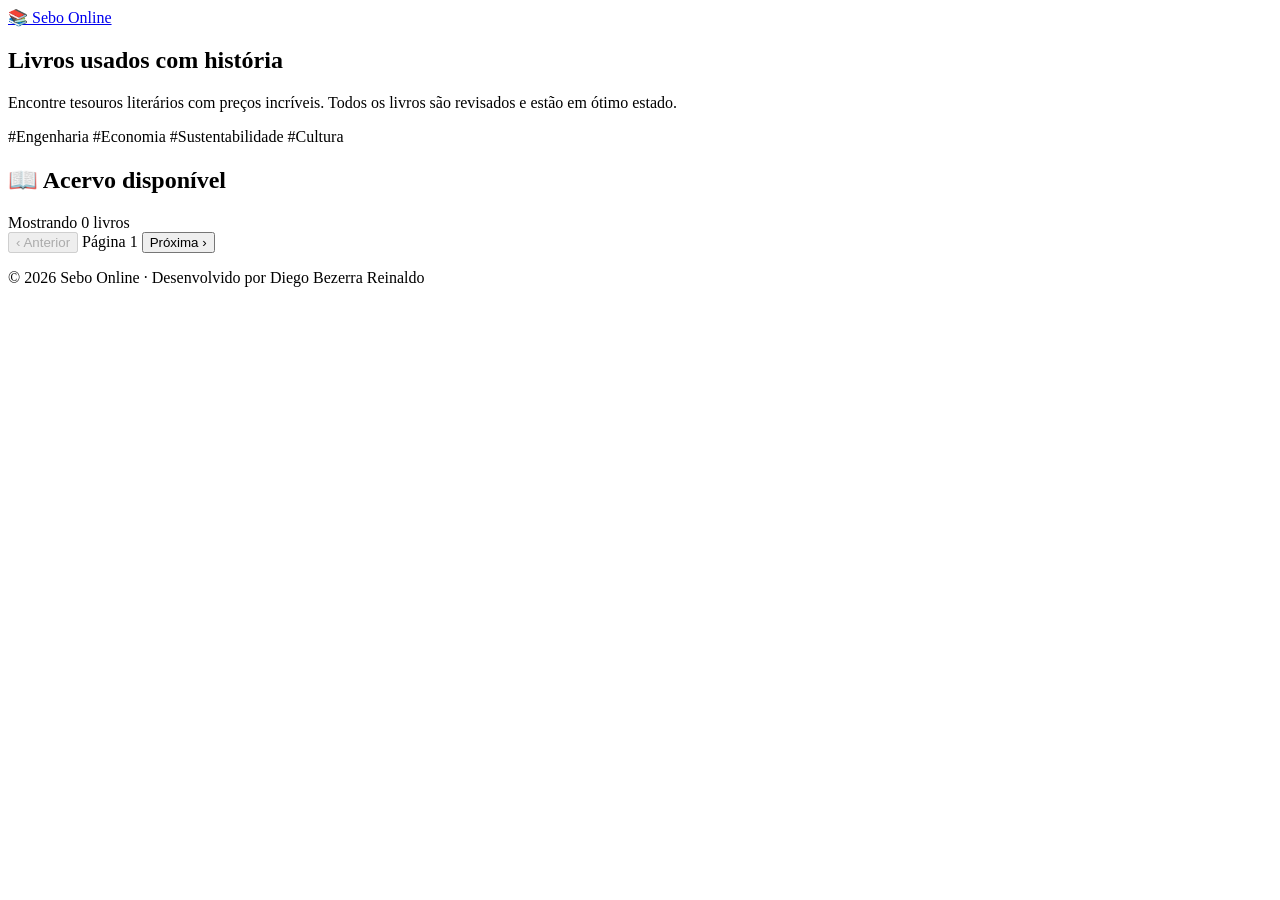
==== index.html @ b631ca98 "Add files via upload" ====
<!DOCTYPE html>
<html lang="pt-BR">
<head>
    <meta charset="UTF-8" />
    <meta name="viewport" content="width=device-width, initial-scale=1.0" />
    <title>📚 Sebo Online - Livros Usados</title>
    <link rel="stylesheet" href="css/style.css" />
</head>
<body>
    <!-- HEADER -->
    <header class="header">
        <div class="container header-inner">
            <a href="index.html" class="logo">
                <span>📚</span> Sebo Online
            </a>
        </div>
    </header>

    <!-- HERO / BANNER -->
    <section class="hero">
        <div class="container hero-content">
            <div class="hero-text">
                <h1>Livros usados com <span class="highlight">história</span></h1>
                <p>Encontre tesouros literários com preços incríveis. Todos os livros são revisados e estão em ótimo estado.</p>
                <div class="hero-tags">
                    <span>#Engenharia</span>
                    <span>#Economia</span>
                    <span>#Sustentabilidade</span>
                    <span>#Cultura</span>
                </div>
            </div>
        </div>
    </section>

    <!-- BOOK GRID -->
    <section class="book-grid-section">
        <div class="container">
            <div class="section-header">
                <h2>📖 Acervo disponível</h2>
                <span class="results-count">Mostrando <span id="bookCount">0</span> livros</span>
            </div>

            <div class="book-grid" id="bookGrid">
                <!-- Livros serão inseridos via JavaScript -->
            </div>

            <!-- Paginação Simples -->
            <div class="pagination" id="pagination">
                <button class="page-btn" id="prevPage" disabled>‹ Anterior</button>
                <span class="page-info" id="pageInfo">Página 1</span>
                <button class="page-btn" id="nextPage">Próxima ›</button>
            </div>
        </div>
    </section>

    <!-- FOOTER -->
    <footer class="footer">
        <div class="footer-bottom">
            <p>© 2026 Sebo Online · Desenvolvido por Diego Bezerra Reinaldo</p>
        </div>
    </footer>

    <script src="js/main.js"></script>
</body>
</html>
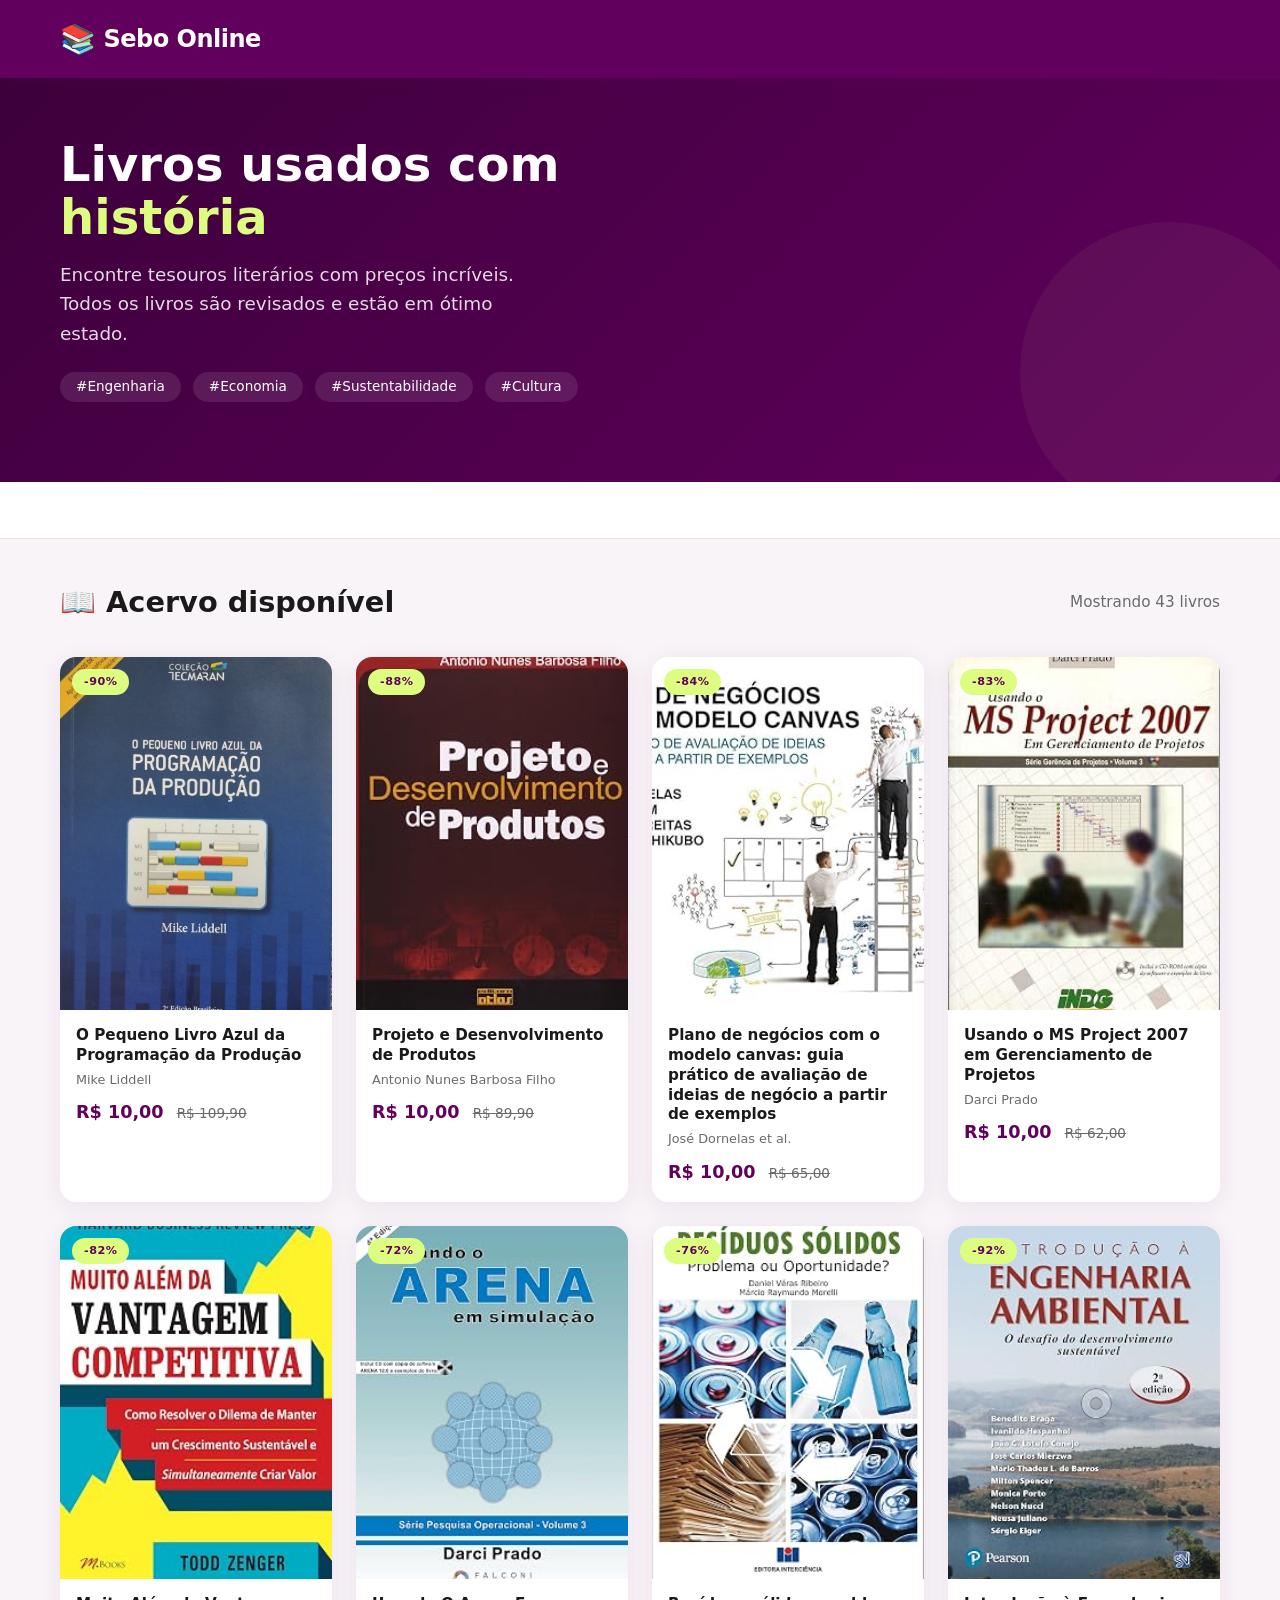
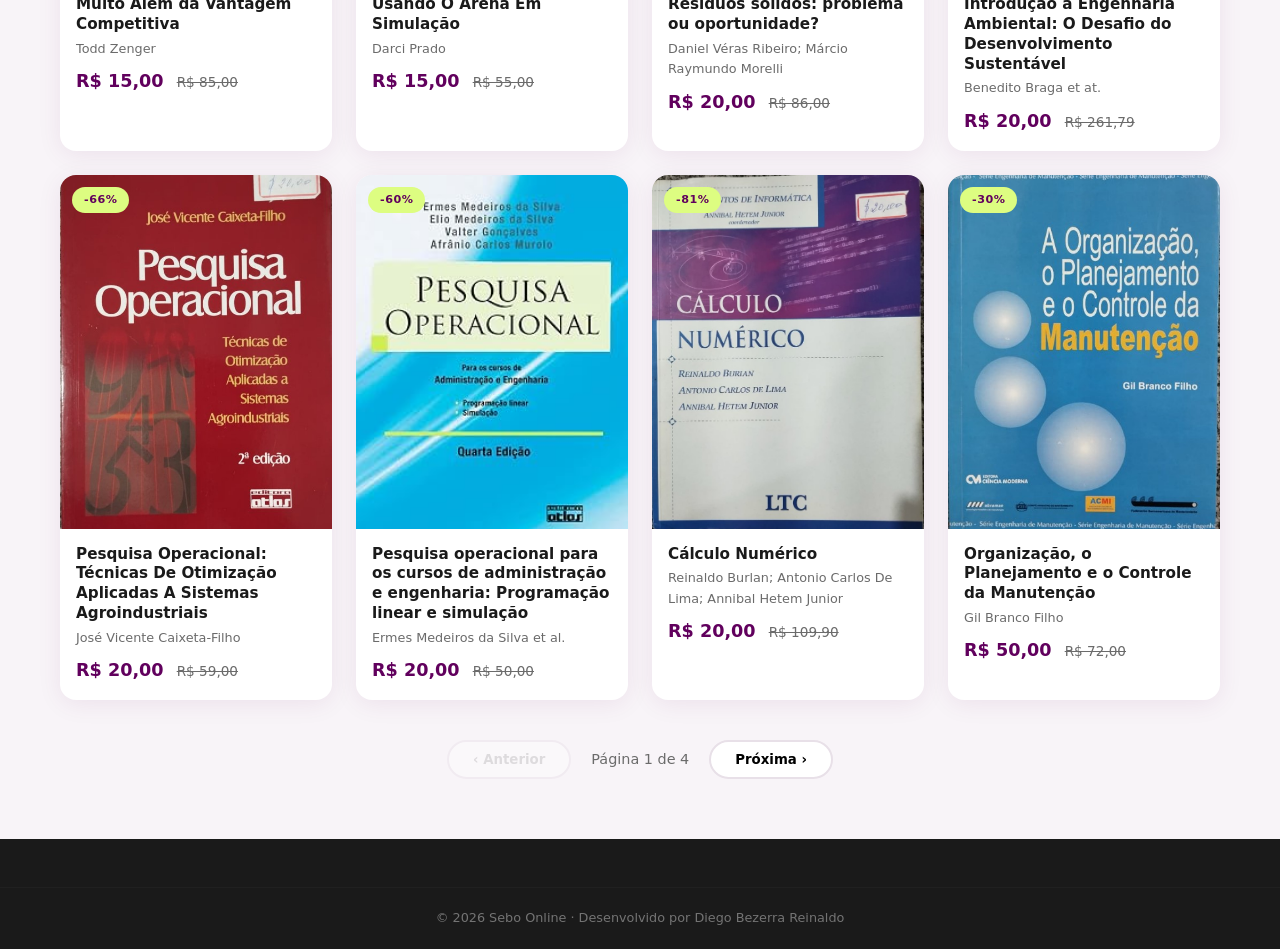
==== commit 993c9954: "Update index.html" ====
--- a/index.html
+++ b/index.html
@@ -1,11 +1,13 @@
 <!DOCTYPE html>
 <html lang="pt-BR">
+
 <head>
     <meta charset="UTF-8" />
     <meta name="viewport" content="width=device-width, initial-scale=1.0" />
     <title>📚 Sebo Online - Livros Usados</title>
     <link rel="stylesheet" href="css/style.css" />
 </head>
+
 <body>
     <!-- HEADER -->
     <header class="header">
@@ -21,7 +23,8 @@
         <div class="container hero-content">
             <div class="hero-text">
                 <h1>Livros usados com <span class="highlight">história</span></h1>
-                <p>Encontre tesouros literários com preços incríveis. Todos os livros são revisados e estão em ótimo estado.</p>
+                <p>Encontre tesouros literários com preços incríveis. Todos os livros são revisados e estão em ótimo
+                    estado.</p>
                 <div class="hero-tags">
                     <span>#Engenharia</span>
                     <span>#Economia</span>
@@ -29,6 +32,12 @@
                     <span>#Cultura</span>
                 </div>
             </div>
+    </section>
+
+    <!-- CATEGORIES / FILTERS -->
+    <section class="categories">
+        <div class="container">
+            <div class="categories-scroll" id="categoriesContainer"></div>
         </div>
     </section>
 
@@ -62,4 +71,5 @@
 
     <script src="js/main.js"></script>
 </body>
-</html>+
+</html>
--- a/css/style.css
+++ b/css/style.css
@@ -0,0 +1,844 @@
+/* ============================================
+   RESET & BASE
+============================================ */
+* {
+    margin: 0;
+    padding: 0;
+    box-sizing: border-box;
+}
+
+:root {
+    --primary: #61005D;
+    --primary-light: #7e237b;
+    --primary-dark: #3d003b;
+    --secondary: #DDFD81;
+    --bg: #f8f4f8;
+    --card-bg: #ffffff;
+    --text: #1a1a1a;
+    --text-light: #6b6b6b;
+    --border: #e8e0e8;
+    --shadow: 0 4px 24px rgba(97, 0, 93, 0.08);
+    --radius: 16px;
+    --radius-sm: 8px;
+    --transition: 0.3s ease;
+    --font: 'Segoe UI', system-ui, -apple-system, sans-serif;
+}
+
+html {
+    scroll-behavior: smooth;
+}
+
+body {
+    font-family: var(--font);
+    background: var(--bg);
+    color: var(--text);
+    line-height: 1.6;
+}
+
+img {
+    max-width: 100%;
+    height: auto;
+    display: block;
+}
+
+a {
+    text-decoration: none;
+    color: inherit;
+}
+
+button {
+    cursor: pointer;
+    font-family: inherit;
+    border: none;
+    background: none;
+}
+
+.container {
+    max-width: 1200px;
+    margin: 0 auto;
+    padding: 0 20px;
+}
+
+/* ============================================
+   HEADER
+============================================ */
+.header {
+    background: var(--primary);
+    color: #fff;
+    padding: 16px 0;
+    position: sticky;
+    top: 0;
+    z-index: 100;
+    box-shadow: 0 2px 16px rgba(97, 0, 93, 0.2);
+}
+
+.header-inner {
+    display: flex;
+    justify-content: space-between;
+    align-items: center;
+}
+
+.logo {
+    font-size: 1.5rem;
+    font-weight: 700;
+    display: flex;
+    align-items: center;
+    gap: 8px;
+    letter-spacing: -0.5px;
+}
+
+.logo span {
+    font-size: 1.8rem;
+}
+
+.header-badge {
+    background: rgba(255, 255, 255, 0.15);
+    padding: 6px 16px;
+    border-radius: 20px;
+    font-size: 0.85rem;
+    font-weight: 500;
+}
+
+.back-link {
+    color: #fff;
+    font-weight: 500;
+    display: flex;
+    align-items: center;
+    gap: 6px;
+    padding: 8px 16px;
+    border-radius: 20px;
+    background: rgba(255, 255, 255, 0.1);
+    transition: var(--transition);
+}
+
+.back-link:hover {
+    background: rgba(255, 255, 255, 0.2);
+}
+
+/* ============================================
+   HERO
+============================================ */
+.hero {
+    background: linear-gradient(135deg, var(--primary-dark), var(--primary));
+    color: #fff;
+    padding: 60px 0 80px;
+    position: relative;
+    overflow: hidden;
+}
+
+.hero::after {
+    content: '';
+    position: absolute;
+    bottom: -40px;
+    right: -40px;
+    width: 300px;
+    height: 300px;
+    background: var(--secondary);
+    border-radius: 50%;
+    opacity: 0.05;
+}
+
+.hero-content {
+    display: grid;
+    grid-template-columns: 1fr 1fr;
+    gap: 60px;
+    align-items: center;
+    position: relative;
+    z-index: 1;
+}
+
+.hero-text h1 {
+    font-size: 3rem;
+    font-weight: 800;
+    line-height: 1.1;
+    margin-bottom: 16px;
+}
+
+.hero-text .highlight {
+    color: var(--secondary);
+}
+
+.hero-text p {
+    font-size: 1.15rem;
+    opacity: 0.85;
+    max-width: 480px;
+    margin-bottom: 24px;
+}
+
+.hero-tags {
+    display: flex;
+    gap: 12px;
+    flex-wrap: wrap;
+}
+
+.hero-tags span {
+    background: rgba(255, 255, 255, 0.1);
+    padding: 4px 16px;
+    border-radius: 20px;
+    font-size: 0.85rem;
+}
+
+.hero-stats {
+    display: grid;
+    grid-template-columns: repeat(3, 1fr);
+    gap: 20px;
+    background: rgba(255, 255, 255, 0.05);
+    border-radius: var(--radius);
+    padding: 32px;
+    backdrop-filter: blur(8px);
+    border: 1px solid rgba(255, 255, 255, 0.08);
+}
+
+.stat-item {
+    text-align: center;
+}
+
+.stat-number {
+    display: block;
+    font-size: 2rem;
+    font-weight: 700;
+    color: var(--secondary);
+}
+
+.stat-label {
+    font-size: 0.85rem;
+    opacity: 0.7;
+}
+
+/* ============================================
+   CATEGORIES
+============================================ */
+.categories {
+    padding: 24px 0;
+    background: #fff;
+    border-bottom: 1px solid var(--border);
+}
+
+.categories-scroll {
+    display: flex;
+    gap: 8px;
+    overflow-x: auto;
+    padding: 4px 0;
+    scrollbar-width: thin;
+}
+
+.categories-scroll::-webkit-scrollbar {
+    height: 4px;
+}
+
+.categories-scroll::-webkit-scrollbar-thumb {
+    background: var(--primary);
+    border-radius: 4px;
+}
+
+.category-btn {
+    padding: 8px 20px;
+    border-radius: 20px;
+    font-size: 0.9rem;
+    font-weight: 500;
+    background: var(--bg);
+    color: var(--text-light);
+    border: 2px solid transparent;
+    transition: var(--transition);
+    white-space: nowrap;
+}
+
+.category-btn:hover {
+    background: var(--primary);
+    color: #fff;
+}
+
+.category-btn.active {
+    background: var(--primary);
+    color: #fff;
+    border-color: var(--primary);
+}
+
+/* ============================================
+   BOOK GRID
+============================================ */
+.book-grid-section {
+    padding: 40px 0 60px;
+}
+
+.section-header {
+    display: flex;
+    justify-content: space-between;
+    align-items: center;
+    margin-bottom: 32px;
+}
+
+.section-header h2 {
+    font-size: 1.8rem;
+}
+
+.results-count {
+    color: var(--text-light);
+    font-size: 0.95rem;
+}
+
+.book-grid {
+    display: grid;
+    grid-template-columns: repeat(auto-fill, minmax(220px, 1fr));
+    gap: 24px;
+}
+
+/* ============================================
+   BOOK CARD
+============================================ */
+.book-card {
+    background: var(--card-bg);
+    border-radius: var(--radius);
+    overflow: hidden;
+    box-shadow: var(--shadow);
+    transition: var(--transition);
+    cursor: pointer;
+    position: relative;
+}
+
+.book-card:hover {
+    transform: translateY(-6px);
+    box-shadow: 0 8px 32px rgba(97, 0, 93, 0.12);
+}
+
+.book-card-image {
+    position: relative;
+    padding-top: 130%;
+    background: var(--bg);
+    overflow: hidden;
+}
+
+.book-card-image img {
+    position: absolute;
+    top: 0;
+    left: 0;
+    width: 100%;
+    height: 100%;
+    object-fit: cover;
+    transition: var(--transition);
+}
+
+.book-card:hover .book-card-image img {
+    transform: scale(1.03);
+}
+
+.book-card-badge {
+    position: absolute;
+    top: 12px;
+    left: 12px;
+    padding: 4px 12px;
+    border-radius: 20px;
+    font-size: 0.7rem;
+    font-weight: 700;
+    text-transform: uppercase;
+    letter-spacing: 0.5px;
+    z-index: 2;
+}
+
+.badge-sold {
+    background: #e74c3c;
+    color: #fff;
+}
+
+.badge-discount {
+    background: var(--secondary);
+    color: var(--primary);
+}
+
+.badge-new {
+    background: #2ecc71;
+    color: #fff;
+}
+
+.book-card-content {
+    padding: 16px;
+}
+
+.book-card-title {
+    font-size: 0.95rem;
+    font-weight: 600;
+    margin-bottom: 4px;
+    display: -webkit-box;
+    -webkit-box-orient: vertical;
+    overflow: hidden;
+    line-height: 1.3;
+}
+
+.book-card-author {
+    font-size: 0.8rem;
+    color: var(--text-light);
+    margin-bottom: 8px;
+}
+
+.book-card-price {
+    font-size: 1.1rem;
+    font-weight: 700;
+    color: var(--primary);
+}
+
+.book-card-price-original {
+    font-size: 0.85rem;
+    color: var(--text-light);
+    text-decoration: line-through;
+    margin-left: 8px;
+}
+
+.book-card-sold {
+    display: inline-block;
+    background: #e74c3c;
+    color: #fff;
+    padding: 2px 12px;
+    border-radius: 12px;
+    font-size: 0.7rem;
+    font-weight: 700;
+    text-transform: uppercase;
+    margin-top: 4px;
+}
+
+/* ============================================
+   BOOK DETAIL
+============================================ */
+.book-detail-section {
+    padding: 40px 0 60px;
+}
+
+.book-detail-wrapper {
+    display: grid;
+    grid-template-columns: 1fr 1.2fr;
+    gap: 48px;
+}
+
+/* Galeria */
+.book-gallery {
+    position: sticky;
+    top: 100px;
+    align-self: start;
+}
+
+.main-image {
+    position: relative;
+    border-radius: var(--radius);
+    overflow: hidden;
+    background: var(--bg);
+    aspect-ratio: 3/4;
+}
+
+.main-image img {
+    width: 100%;
+    height: 100%;
+    object-fit: cover;
+}
+
+.book-badge {
+    position: absolute;
+    top: 16px;
+    left: 16px;
+    padding: 6px 18px;
+    border-radius: 20px;
+    font-size: 0.8rem;
+    font-weight: 700;
+    text-transform: uppercase;
+    letter-spacing: 0.5px;
+    z-index: 2;
+}
+
+.badge-sold-detail {
+    background: #e74c3c;
+    color: #fff;
+}
+
+.thumbnails {
+    display: flex;
+    gap: 12px;
+    margin-top: 16px;
+}
+
+.thumbnails img {
+    width: 72px;
+    height: 72px;
+    object-fit: cover;
+    border-radius: var(--radius-sm);
+    cursor: pointer;
+    border: 2px solid transparent;
+    transition: var(--transition);
+}
+
+.thumbnails img:hover {
+    border-color: var(--primary);
+}
+
+.thumbnails img.active {
+    border-color: var(--primary);
+}
+
+/* Informações do Livro */
+.book-info {
+    display: flex;
+    flex-direction: column;
+    gap: 20px;
+}
+
+.book-breadcrumb {
+    font-size: 0.85rem;
+    color: var(--text-light);
+}
+
+.book-breadcrumb span {
+    margin: 0 6px;
+}
+
+.book-breadcrumb a:hover {
+    color: var(--primary);
+}
+
+.book-info h1 {
+    font-size: 2rem;
+    font-weight: 700;
+    line-height: 1.2;
+}
+
+.book-meta {
+    display: flex;
+    flex-wrap: wrap;
+    gap: 16px;
+    font-size: 0.95rem;
+    color: var(--text-light);
+}
+
+.book-meta .book-author {
+    font-weight: 600;
+    color: var(--text);
+}
+
+.book-price-wrapper {
+    display: flex;
+    align-items: baseline;
+    gap: 12px;
+    flex-wrap: wrap;
+    padding: 16px 0;
+    border-top: 1px solid var(--border);
+    border-bottom: 1px solid var(--border);
+}
+
+.book-price {
+    font-size: 2rem;
+    font-weight: 700;
+    color: var(--primary);
+}
+
+.book-price-original {
+    font-size: 1.2rem;
+    color: var(--text-light);
+    text-decoration: line-through;
+}
+
+.book-discount {
+    background: var(--secondary);
+    color: var(--primary);
+    padding: 2px 12px;
+    border-radius: 12px;
+    font-size: 0.85rem;
+    font-weight: 700;
+}
+
+.book-description h3 {
+    font-size: 1rem;
+    margin-bottom: 8px;
+}
+
+.book-description p {
+    color: var(--text-light);
+    line-height: 1.8;
+}
+
+.book-specs {
+    display: grid;
+    grid-template-columns: 1fr 1fr;
+    gap: 12px;
+    background: var(--bg);
+    border-radius: var(--radius-sm);
+    padding: 16px;
+}
+
+.spec-item {
+    display: flex;
+    flex-direction: column;
+}
+
+.spec-label {
+    font-size: 0.75rem;
+    color: var(--text-light);
+    text-transform: uppercase;
+    letter-spacing: 0.5px;
+}
+
+.spec-value {
+    font-weight: 600;
+}
+
+/* Botão WhatsApp */
+.btn-whatsapp {
+    display: inline-flex;
+    align-items: center;
+    justify-content: center;
+    gap: 12px;
+    background: #25D366;
+    color: #fff;
+    padding: 16px 32px;
+    border-radius: var(--radius);
+    font-size: 1.1rem;
+    font-weight: 700;
+    transition: var(--transition);
+    width: 100%;
+    margin-top: 8px;
+}
+
+.btn-whatsapp:hover {
+    background: #1da851;
+    transform: scale(1.01);
+}
+
+.btn-whatsapp span {
+    font-size: 1.4rem;
+}
+
+/* Seller Info */
+.seller-info {
+    display: flex;
+    align-items: center;
+    gap: 16px;
+    padding: 16px;
+    background: var(--bg);
+    border-radius: var(--radius);
+}
+
+.seller-avatar {
+    width: 48px;
+    height: 48px;
+    border-radius: 50%;
+    background: var(--primary);
+    color: #fff;
+    display: flex;
+    align-items: center;
+    justify-content: center;
+    font-size: 1.4rem;
+}
+
+.seller-details {
+    display: flex;
+    flex-direction: column;
+    font-size: 0.9rem;
+}
+
+.seller-details strong {
+    font-size: 1rem;
+}
+
+.seller-details span {
+    color: var(--text-light);
+}
+
+.security-tips {
+    background: #fef9e7;
+    border-radius: var(--radius-sm);
+    padding: 12px 16px;
+    font-size: 0.9rem;
+    border-left: 4px solid #f1c40f;
+}
+
+/* ============================================
+   RELATED BOOKS
+============================================ */
+.related-books {
+    padding: 40px 0 60px;
+    background: #fff;
+}
+
+.related-books h2 {
+    margin-bottom: 24px;
+    font-size: 1.5rem;
+}
+
+/* ============================================
+   PAGINATION
+============================================ */
+.pagination {
+    display: flex;
+    justify-content: center;
+    align-items: center;
+    gap: 20px;
+    margin-top: 40px;
+}
+
+.page-btn {
+    padding: 10px 24px;
+    border-radius: 20px;
+    font-weight: 600;
+    background: #fff;
+    border: 2px solid var(--border);
+    transition: var(--transition);
+}
+
+.page-btn:hover:not(:disabled) {
+    border-color: var(--primary);
+    color: var(--primary);
+}
+
+.page-btn:disabled {
+    opacity: 0.4;
+    cursor: not-allowed;
+}
+
+.page-info {
+    font-size: 0.9rem;
+    color: var(--text-light);
+}
+
+/* ============================================
+   FOOTER
+============================================ */
+.footer {
+    background: #1a1a1a;
+    color: #ccc;
+    padding: 48px 0 0;
+}
+
+.footer-inner {
+    display: grid;
+    grid-template-columns: 1fr 1fr 1fr;
+    gap: 40px;
+    padding-bottom: 32px;
+    border-bottom: 1px solid rgba(255, 255, 255, 0.05);
+}
+
+.footer-links {
+    display: flex;
+    flex-direction: column;
+    gap: 8px;
+}
+
+.footer-links a,
+.footer-social a {
+    color: #ccc;
+    transition: var(--transition);
+    font-size: 0.9rem;
+}
+
+.footer-links a:hover,
+.footer-social a:hover {
+    color: #fff;
+}
+
+.footer-social {
+    display: flex;
+    flex-direction: column;
+    gap: 8px;
+}
+
+.footer-bottom {
+    text-align: center;
+    padding: 20px 0;
+    font-size: 0.8rem;
+    opacity: 0.5;
+    border-top: 1px solid rgba(255, 255, 255, 0.05);
+}
+
+/* ============================================
+   RESPONSIVE
+============================================ */
+@media (max-width: 1024px) {
+    .book-detail-wrapper {
+        grid-template-columns: 1fr;
+        gap: 32px;
+    }
+
+    .book-gallery {
+        position: static;
+    }
+
+    .hero-content {
+        grid-template-columns: 1fr;
+        gap: 40px;
+    }
+
+    .hero-text h1 {
+        font-size: 2.2rem;
+    }
+}
+
+@media (max-width: 768px) {
+    .header-inner {
+        flex-wrap: wrap;
+        gap: 12px;
+    }
+
+    .hero {
+        padding: 40px 0 60px;
+    }
+
+    .hero-text h1 {
+        font-size: 1.8rem;
+    }
+
+    .hero-stats {
+        grid-template-columns: repeat(3, 1fr);
+        padding: 20px;
+        gap: 12px;
+    }
+
+    .stat-number {
+        font-size: 1.4rem;
+    }
+
+    .book-grid {
+        grid-template-columns: repeat(2, 1fr);
+        gap: 16px;
+    }
+
+    .footer-inner {
+        grid-template-columns: 1fr;
+        gap: 24px;
+    }
+
+    .book-specs {
+        grid-template-columns: 1fr;
+    }
+
+    .book-info h1 {
+        font-size: 1.5rem;
+    }
+
+    .book-price {
+        font-size: 1.5rem;
+    }
+
+    .section-header {
+        flex-direction: column;
+        align-items: flex-start;
+        gap: 8px;
+    }
+}
+
+@media (max-width: 480px) {
+    .book-grid {
+        grid-template-columns: 1fr 1fr;
+        gap: 12px;
+    }
+
+    .book-card-content {
+        padding: 12px;
+    }
+
+    .book-card-title {
+        font-size: 0.85rem;
+    }
+
+    .categories-scroll {
+        gap: 4px;
+    }
+
+    .category-btn {
+        padding: 6px 14px;
+        font-size: 0.8rem;
+    }
+}
